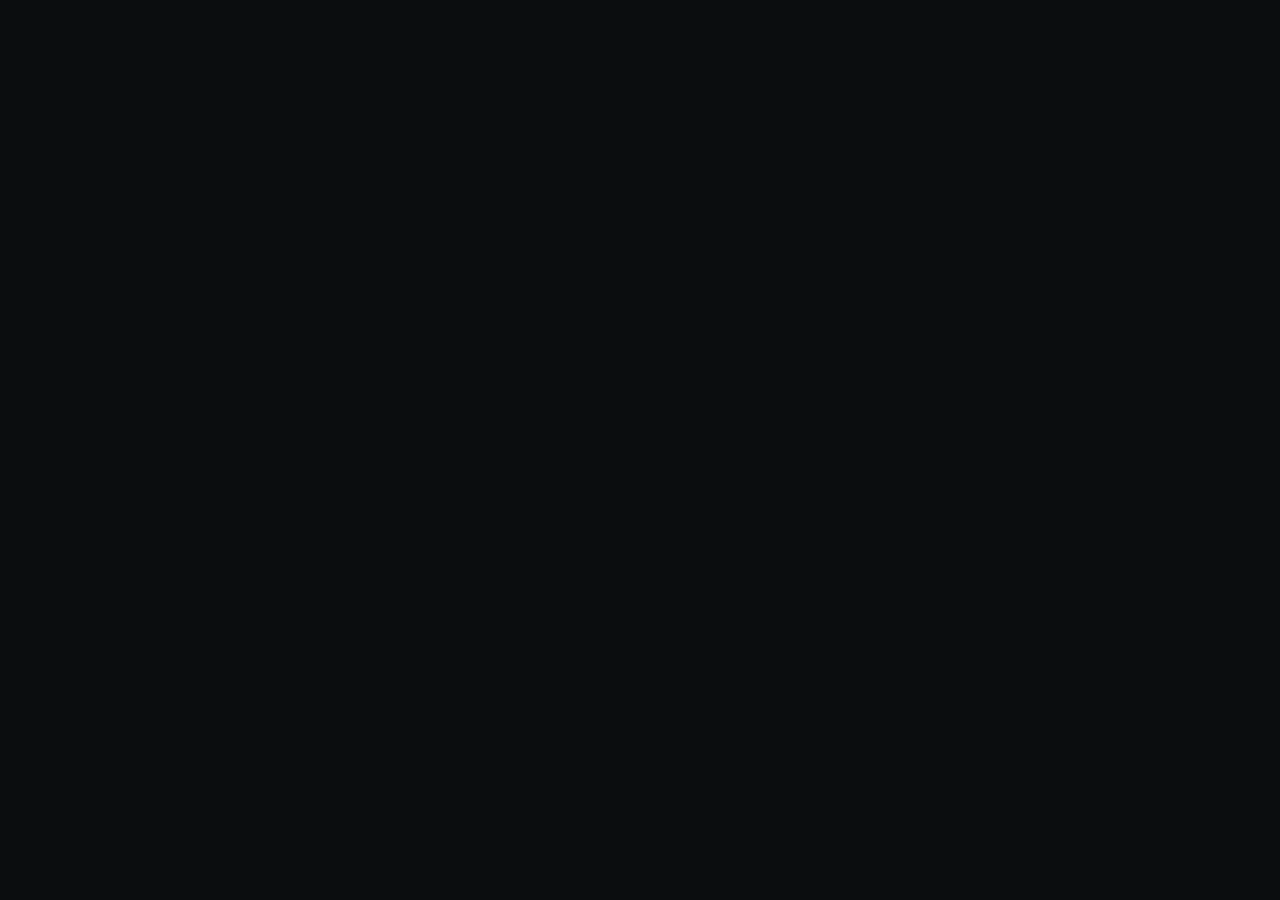
==== index.html @ 8100843f "Create index.html" ====
<!DOCTYPE html>
<html lang="en">
<head>
  <meta charset="UTF-8">
  <meta name="viewport" content="width=device-width, initial-scale=1.0">
  <title>FundaCheck — Fundamental Analysis</title>

  <style>
    html, body {
      margin: 0;
      padding: 0;
      width: 100%;
      height: 100%;
      overflow: hidden;
      background: #0b0d0f;
    }

    iframe {
      width: 100%;
      height: 100vh;
      border: none;
      display: block;
    }
  </style>
</head>

<body>

  <iframe
    src="https://fundacheck.streamlit.app/?embed=true"
    title="FundaCheck">
  </iframe>

</body>
</html>
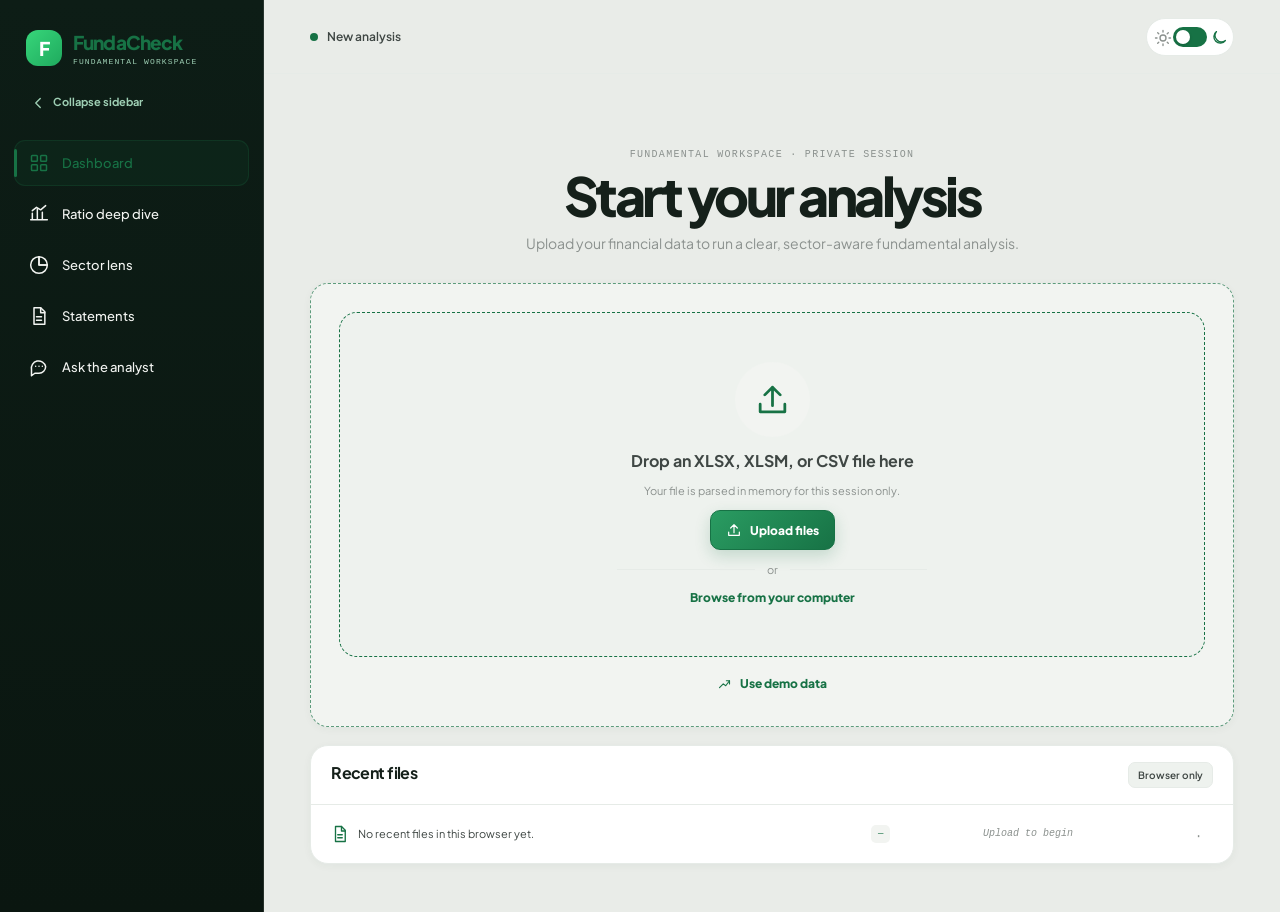
==== commit dff63944: "Revamp FundaCheck frontend" ====
--- a/index.html
+++ b/index.html
@@ -1,35 +1,102 @@
-<!DOCTYPE html>
+<!doctype html>
 <html lang="en">
-<head>
-  <meta charset="UTF-8">
-  <meta name="viewport" content="width=device-width, initial-scale=1.0">
-  <title>FundaCheck — Fundamental Analysis</title>
+  <head>
+    <meta charset="UTF-8" />
+    <meta name="viewport" content="width=device-width, initial-scale=1.0" />
+    <meta name="theme-color" content="#e9ece8" />
+    <meta
+      name="description"
+      content="FundaCheck — a calm, sector-aware fundamental analysis workspace."
+    />
+    <title>FundaCheck · Fundamental analysis</title>
+    <link rel="preconnect" href="https://fonts.googleapis.com" />
+    <link rel="preconnect" href="https://fonts.gstatic.com" crossorigin />
+    <link
+      href="https://fonts.googleapis.com/css2?family=Plus+Jakarta+Sans:ital,wght@0,400;0,500;0,600;0,700;0,800;1,400&display=swap"
+      rel="stylesheet"
+    />
+    <link rel="stylesheet" href="/assets/app.css" />
+  </head>
+  <body data-theme="light">
+    <div id="app-shell">
+      <div class="mobile-backdrop" data-action="close-menu" aria-hidden="true"></div>
+      <aside class="sidebar" id="sidebar" aria-label="Primary navigation">
+        <div class="sidebar-top">
+          <div class="sidebar-head">
+            <div class="brand-lockup">
+              <div class="brand-mark" aria-hidden="true">F</div>
+              <div>
+                <div class="brand-name">FundaCheck</div>
+                <div class="brand-caption">FUNDAMENTAL WORKSPACE</div>
+              </div>
+            </div>
+            <button class="sidebar-collapse-toggle" type="button" data-action="toggle-sidebar" aria-controls="sidebar" aria-expanded="true" aria-label="Collapse sidebar">
+              <span class="sidebar-collapse-icon" data-icon="chevron-left" aria-hidden="true"></span>
+              <span class="sidebar-collapse-label">Collapse sidebar</span>
+              <span class="sr-only">Collapse sidebar</span>
+            </button>
+          </div>
 
-  <style>
-    html, body {
-      margin: 0;
-      padding: 0;
-      width: 100%;
-      height: 100%;
-      overflow: hidden;
-      background: #0b0d0f;
-    }
+          <div id="sidebar-dataset" class="sidebar-dataset" hidden></div>
+          <nav class="nav-list" aria-label="Workspace pages">
+            <button class="nav-item is-active" data-page="dashboard" type="button" aria-label="Dashboard" title="Dashboard">
+              <span class="nav-icon" data-icon="grid" aria-hidden="true"></span>
+              <span>Dashboard</span>
+            </button>
+            <button class="nav-item" data-page="ratios" type="button" aria-label="Ratio deep dive" title="Ratio deep dive">
+              <span class="nav-icon" data-icon="chart" aria-hidden="true"></span>
+              <span>Ratio deep dive</span>
+            </button>
+            <button class="nav-item" data-page="lens" type="button" aria-label="Sector lens" title="Sector lens">
+              <span class="nav-icon" data-icon="pie" aria-hidden="true"></span>
+              <span>Sector lens</span>
+            </button>
+            <button class="nav-item" data-page="statements" type="button" aria-label="Statements" title="Statements">
+              <span class="nav-icon" data-icon="file" aria-hidden="true"></span>
+              <span>Statements</span>
+            </button>
+            <button class="nav-item" data-page="qa" type="button" aria-label="Ask the analyst" title="Ask the analyst">
+              <span class="nav-icon" data-icon="message" aria-hidden="true"></span>
+              <span>Ask the analyst</span>
+            </button>
+          </nav>
+        </div>
 
-    iframe {
-      width: 100%;
-      height: 100vh;
-      border: none;
-      display: block;
-    }
-  </style>
-</head>
+      </aside>
 
-<body>
+      <main class="main-area">
+        <header class="topbar">
+          <button class="mobile-menu" type="button" data-action="open-menu" aria-label="Open navigation">
+            <span data-icon="menu" aria-hidden="true"></span>
+          </button>
+          <div class="topbar-context" id="topbar-context">
+            <span class="context-dot" aria-hidden="true"></span>
+            <span id="topbar-label">New analysis</span>
+          </div>
+          <div class="topbar-actions">
+            <button class="icon-button theme-toggle" type="button" data-action="toggle-theme" aria-label="Switch theme">
+              <span data-icon="sun" class="theme-sun" aria-hidden="true"></span>
+              <span class="theme-track" aria-hidden="true"><span class="theme-thumb"></span></span>
+              <span data-icon="moon" class="theme-moon" aria-hidden="true"></span>
+            </button>
+          </div>
+        </header>
 
-  <iframe
-    src="https://fundacheck.streamlit.app/?embed=true"
-    title="FundaCheck">
-  </iframe>
+        <div class="page-wrap" id="page-wrap">
+          <section id="page" aria-live="polite"></section>
+        </div>
+      </main>
+    </div>
 
-</body>
+    <input id="file-input" type="file" accept=".xlsx,.xlsm,.csv" hidden />
+    <div id="toast" class="toast" role="status" aria-live="polite"></div>
+    <div id="loading" class="loading-overlay" hidden>
+      <div class="loading-card">
+        <span class="loader-ring" aria-hidden="true"></span>
+        <strong id="loading-label">Reading your financials</strong>
+        <span>Keeping the workbook in memory for this session.</span>
+      </div>
+    </div>
+    <script type="module" src="/assets/app.js"></script>
+  </body>
 </html>
--- a/assets/app.css
+++ b/assets/app.css
@@ -0,0 +1,3235 @@
+:root {
+  color-scheme: light;
+  --outer-canvas: linear-gradient(180deg, #e7ebe7 0%, #d9ded9 100%);
+  --bg: #e7ebe7;
+  --tray: #e9ece8;
+  --canvas: #e9ece8;
+  --surface: #ffffff;
+  --surface-soft: #f2f4f1;
+  --surface-muted: #eef2ee;
+  --ink: #15201a;
+  --body: #3f4744;
+  --body-soft: #5f6663;
+  --muted: #8b918e;
+  --faint: #9aa09d;
+  --line: #e6ebe7;
+  --line-strong: #d9ded9;
+  --brand: #177245;
+  --green: var(--brand);
+  --green-strong: #0f5b34;
+  --green-bright: #2f9e63;
+  --positive: #2f9e63;
+  --positive-strong: #3d9e6b;
+  --positive-deep: #0f5b34;
+  --positive-dark: #0f3d27;
+  --positive-muted: #9ecfb4;
+  --positive-soft: #6dbd93;
+  --positive-bg: #eef4f0;
+  --mint: #eef4f0;
+  --mint-strong: #9ecfb4;
+  --caution: #d9a441;
+  --caution-mid: #c68a2e;
+  --caution-dark: #b5761f;
+  --amber: var(--caution-dark);
+  --amber-bg: #fdf3e2;
+  --negative: #b4483c;
+  --negative-soft: #a4483f;
+  --negative-strong: #c0483d;
+  --red: var(--negative);
+  --red-bg: #fbeeec;
+  --negative-bg: #fbeeec;
+  --shadow-sm: 0 2px 8px rgba(15, 61, 39, 0.045);
+  --shadow-md: 0 16px 36px rgba(15, 61, 39, 0.09);
+  --radius-sm: 10px;
+  --radius-md: 14px;
+  --radius-lg: 18px;
+  --sidebar-bg: linear-gradient(180deg, #0d1d16 0%, #0a1610 100%);
+  --sidebar-ink: #f2f4f1;
+  --sidebar-muted: #9ecfb4;
+  --sidebar-line: rgba(255, 255, 255, 0.11);
+  --chart-grid: #e6ebe7;
+  --chart-axis: #8b918e;
+  --font-sans: "Plus Jakarta Sans", ui-sans-serif, system-ui, -apple-system, BlinkMacSystemFont, "Segoe UI", sans-serif;
+  --font-mono: ui-monospace, SFMono-Regular, Menlo, Monaco, Consolas, "Liberation Mono", monospace;
+}
+
+body[data-theme="dark"] {
+  color-scheme: dark;
+  --outer-canvas: linear-gradient(180deg, #0f1b16 0%, #0a1610 100%);
+  --bg: #0a1610;
+  --tray: #0f1b16;
+  --canvas: #0f1b16;
+  --surface: #15201a;
+  --surface-soft: #182a22;
+  --surface-muted: #1b2a24;
+  --ink: #f2f4f1;
+  --body: #d5dfda;
+  --body-soft: #b7c6be;
+  --muted: #9aa09d;
+  --faint: #6dbd93;
+  --line: #2d4639;
+  --line-strong: #3f5a4a;
+  --brand: #177245;
+  --green: var(--brand);
+  --green-strong: #0f5b34;
+  --green-bright: #3d9e6b;
+  --positive: #3d9e6b;
+  --positive-strong: #2f9e63;
+  --positive-deep: #0f5b34;
+  --positive-dark: #0f3d27;
+  --positive-muted: #9ecfb4;
+  --positive-soft: #6dbd93;
+  --positive-bg: rgba(47, 158, 99, 0.14);
+  --mint: rgba(47, 158, 99, 0.14);
+  --mint-strong: #3d9e6b;
+  --caution: #d9a441;
+  --caution-mid: #c68a2e;
+  --caution-dark: #b5761f;
+  --amber: var(--caution);
+  --amber-bg: rgba(217, 164, 65, 0.16);
+  --negative: #c0483d;
+  --negative-soft: #a4483f;
+  --negative-strong: #c0483d;
+  --red: var(--negative);
+  --red-bg: rgba(180, 72, 60, 0.16);
+  --negative-bg: rgba(180, 72, 60, 0.16);
+  --shadow-sm: 0 2px 8px rgba(0, 0, 0, 0.16);
+  --shadow-md: 0 18px 42px rgba(0, 0, 0, 0.28);
+  --sidebar-bg: linear-gradient(180deg, #0d1d16 0%, #0a1610 100%);
+  --sidebar-ink: #f2f4f1;
+  --sidebar-muted: #9ecfb4;
+  --sidebar-line: rgba(255, 255, 255, 0.12);
+  --chart-grid: #2d4639;
+  --chart-axis: #9aa09d;
+}
+
+* {
+  box-sizing: border-box;
+}
+
+html {
+  min-width: 320px;
+  background: var(--bg);
+}
+
+body {
+  min-width: 320px;
+  min-height: 100vh;
+  margin: 0;
+  background: var(--outer-canvas);
+  color: var(--ink);
+  font-family: var(--font-sans);
+  -webkit-font-smoothing: antialiased;
+  text-rendering: optimizeLegibility;
+}
+
+button,
+input,
+select,
+textarea {
+  font: inherit;
+}
+
+button,
+select {
+  cursor: pointer;
+}
+
+button:focus-visible,
+input:focus-visible,
+select:focus-visible,
+textarea:focus-visible,
+[tabindex]:focus-visible {
+  outline: 3px solid color-mix(in srgb, var(--green) 35%, transparent);
+  outline-offset: 2px;
+}
+
+a {
+  color: var(--green);
+  text-decoration: none;
+}
+
+svg {
+  display: block;
+}
+
+.icon {
+  width: 18px;
+  height: 18px;
+  flex: 0 0 auto;
+}
+
+.sr-only {
+  position: absolute;
+  width: 1px;
+  height: 1px;
+  padding: 0;
+  margin: -1px;
+  overflow: hidden;
+  clip: rect(0, 0, 0, 0);
+  white-space: nowrap;
+  border: 0;
+}
+
+#app-shell {
+  min-height: 100vh;
+  display: flex;
+  background: var(--tray);
+}
+
+.sidebar {
+  width: 264px;
+  flex: 0 0 264px;
+  min-height: 100vh;
+  padding: 30px 14px 22px;
+  display: flex;
+  flex-direction: column;
+  justify-content: space-between;
+  background: var(--sidebar-bg);
+  border-right: 1px solid var(--sidebar-line);
+  color: var(--sidebar-ink);
+  z-index: 20;
+}
+
+.sidebar-top {
+  display: flex;
+  flex-direction: column;
+}
+
+.sidebar-head {
+  display: flex;
+  align-items: flex-start;
+  justify-content: space-between;
+  gap: 8px;
+  min-height: 36px;
+  margin: 0 0 28px;
+  padding-left: 12px;
+}
+
+.brand-lockup {
+  display: flex;
+  align-items: center;
+  gap: 11px;
+  min-width: 0;
+  padding: 0;
+}
+
+.brand-mark {
+  width: 36px;
+  height: 36px;
+  flex: 0 0 36px;
+  display: grid;
+  place-items: center;
+  border-radius: 12px;
+  background: linear-gradient(135deg, #37d67a 0%, #1faa5e 100%);
+  color: #ffffff;
+  font-size: 19px;
+  font-weight: 800;
+  letter-spacing: -0.08em;
+}
+
+.brand-name {
+  color: var(--green);
+  font-size: 19px;
+  font-weight: 800;
+  letter-spacing: -0.045em;
+}
+
+.brand-caption,
+.eyebrow,
+.mono-label {
+  color: var(--muted);
+  font-family: var(--font-mono);
+  font-size: 10px;
+  letter-spacing: 1.3px;
+  text-transform: uppercase;
+}
+
+.brand-caption {
+  margin-top: 3px;
+  color: var(--sidebar-muted);
+  font-size: 8px;
+  letter-spacing: 0.14em;
+}
+
+.sidebar-collapse-toggle {
+  width: 29px;
+  height: 29px;
+  flex: 0 0 29px;
+  display: grid;
+  place-items: center;
+  margin-top: 3px;
+  border: 1px solid rgba(158, 207, 180, 0.18);
+  border-radius: 9px;
+  background: rgba(255, 255, 255, 0.055);
+  color: var(--sidebar-muted);
+  transition: background 160ms ease, border-color 160ms ease, color 160ms ease;
+}
+
+.sidebar-collapse-toggle:hover {
+  border-color: rgba(109, 189, 147, 0.42);
+  background: rgba(55, 214, 122, 0.13);
+  color: #f2f4f1;
+}
+
+.sidebar-collapse-icon {
+  width: 15px;
+  height: 15px;
+  transition: transform 220ms ease;
+}
+
+/* The collapse control is a clear text row when open, then an icon-only rail control. */
+.sidebar-head {
+  align-items: stretch;
+  flex-direction: column;
+  gap: 16px;
+  margin-bottom: 20px;
+  padding-left: 0;
+}
+
+.sidebar-head .brand-lockup {
+  padding-left: 12px;
+}
+
+.sidebar-collapse-toggle {
+  width: 100%;
+  height: 38px;
+  flex: 0 0 38px;
+  display: flex;
+  align-items: center;
+  justify-content: flex-start;
+  gap: 9px;
+  margin-top: 0;
+  padding: 0 14px;
+  border-color: transparent;
+  border-radius: 10px;
+  background: transparent;
+  color: var(--sidebar-muted);
+  font-size: 11px;
+  font-weight: 700;
+}
+
+.sidebar-collapse-toggle:hover {
+  border-color: rgba(109, 189, 147, 0.18);
+  background: rgba(55, 214, 122, 0.09);
+  color: var(--sidebar-ink);
+}
+
+.sidebar-collapse-label {
+  display: inline;
+  white-space: nowrap;
+}
+
+.sidebar-dataset {
+  position: relative;
+  overflow: hidden;
+  margin: 0 2px 24px;
+  padding: 17px 14px 14px;
+  border: 1px solid rgba(158, 207, 180, 0.2);
+  border-radius: 18px;
+  background:
+    radial-gradient(circle at 110% -12%, rgba(55, 214, 122, 0.2), transparent 45%),
+    linear-gradient(145deg, rgba(255, 255, 255, 0.1), rgba(255, 255, 255, 0.035));
+  box-shadow: inset 0 1px 0 rgba(255, 255, 255, 0.08), 0 16px 28px rgba(0, 0, 0, 0.12);
+}
+
+.sidebar-dataset::before {
+  position: absolute;
+  top: 0;
+  right: 18px;
+  left: 18px;
+  height: 2px;
+  border-radius: 0 0 2px 2px;
+  background: linear-gradient(90deg, #37d67a, #1faa5e 72%, transparent);
+  content: "";
+}
+
+.dataset-card-header {
+  display: flex;
+  align-items: center;
+  justify-content: space-between;
+  gap: 8px;
+  margin-bottom: 14px;
+}
+
+.dataset-label-wrap {
+  min-width: 0;
+  display: flex;
+  align-items: center;
+  gap: 7px;
+  color: var(--sidebar-muted);
+}
+
+.dataset-label-icon {
+  width: 14px;
+  height: 14px;
+}
+
+.dataset-label {
+  margin: 0;
+  color: var(--sidebar-muted);
+  font-family: var(--font-mono);
+  font-size: 9px;
+  font-weight: 500;
+  letter-spacing: 1.15px;
+  line-height: 1;
+  text-transform: uppercase;
+}
+
+.dataset-status-pill {
+  display: inline-flex;
+  align-items: center;
+  gap: 5px;
+  padding: 5px 7px;
+  border: 1px solid rgba(109, 189, 147, 0.25);
+  border-radius: 999px;
+  background: rgba(47, 158, 99, 0.12);
+  color: #9ecfb4;
+  font-family: var(--font-mono);
+  font-size: 8px;
+  letter-spacing: 0.7px;
+  line-height: 1;
+  text-transform: uppercase;
+}
+
+.dataset-status-pill i {
+  width: 5px;
+  height: 5px;
+  border-radius: 50%;
+  background: #37d67a;
+  box-shadow: 0 0 0 3px rgba(55, 214, 122, 0.12);
+}
+
+.dataset-status-waiting {
+  border-color: rgba(217, 164, 65, 0.28);
+  background: rgba(217, 164, 65, 0.12);
+  color: #e3b65d;
+}
+
+.dataset-status-waiting i {
+  background: #d9a441;
+  box-shadow: 0 0 0 3px rgba(217, 164, 65, 0.12);
+}
+
+.dataset-label {
+  margin-bottom: 0;
+}
+
+.dataset-file {
+  display: flex;
+  align-items: flex-start;
+  gap: 10px;
+  min-width: 0;
+  padding: 11px 10px;
+  border: 1px solid rgba(158, 207, 180, 0.12);
+  border-radius: 13px;
+  background: rgba(4, 18, 12, 0.32);
+  color: var(--sidebar-ink);
+}
+
+.dataset-file-icon {
+  width: 31px;
+  height: 31px;
+  flex: 0 0 31px;
+  display: grid;
+  place-items: center;
+  border: 1px solid rgba(109, 189, 147, 0.2);
+  border-radius: 9px;
+  background: rgba(55, 214, 122, 0.12);
+  color: #6dbd93;
+}
+
+.dataset-file-icon .icon {
+  width: 16px;
+  height: 16px;
+}
+
+.dataset-file-copy {
+  min-width: 0;
+  display: grid;
+  gap: 3px;
+  align-content: center;
+}
+
+.dataset-file-kind,
+.dataset-file-meta,
+.dataset-ready-meta,
+.dataset-shortcut {
+  color: var(--sidebar-muted);
+  font-family: var(--font-mono);
+  font-size: 8px;
+  letter-spacing: 0.65px;
+  line-height: 1.2;
+  text-transform: uppercase;
+}
+
+.dataset-file-copy strong {
+  display: block;
+  overflow: hidden;
+  color: var(--sidebar-ink);
+  font-size: 11px;
+  font-weight: 700;
+  line-height: 1.35;
+  text-overflow: ellipsis;
+  white-space: nowrap;
+}
+
+.dataset-file-meta {
+  color: rgba(158, 207, 180, 0.72);
+  font-size: 8px;
+  text-transform: none;
+}
+
+.dataset-empty-state {
+  display: flex;
+  align-items: center;
+  gap: 10px;
+  min-width: 0;
+  padding: 11px 10px;
+  border: 1px dashed rgba(158, 207, 180, 0.24);
+  border-radius: 13px;
+  background: rgba(4, 18, 12, 0.22);
+}
+
+.dataset-empty-icon {
+  width: 31px;
+  height: 31px;
+  flex: 0 0 31px;
+  display: grid;
+  place-items: center;
+  border: 1px solid rgba(217, 164, 65, 0.2);
+  border-radius: 9px;
+  background: rgba(217, 164, 65, 0.11);
+  color: #d9a441;
+}
+
+.dataset-empty-icon .icon {
+  width: 16px;
+  height: 16px;
+}
+
+.dataset-empty-copy {
+  min-width: 0;
+  display: grid;
+  gap: 3px;
+}
+
+.dataset-empty-copy strong {
+  overflow: hidden;
+  color: var(--sidebar-ink);
+  font-size: 11px;
+  font-weight: 700;
+  line-height: 1.35;
+  text-overflow: ellipsis;
+  white-space: nowrap;
+}
+
+.dataset-empty-copy span {
+  color: rgba(158, 207, 180, 0.68);
+  font-family: var(--font-mono);
+  font-size: 8px;
+  letter-spacing: 0.5px;
+}
+
+.data-ready {
+  display: flex;
+  align-items: center;
+  justify-content: space-between;
+  gap: 8px;
+  margin: 13px 2px 14px;
+  padding-bottom: 12px;
+  border-bottom: 1px solid rgba(158, 207, 180, 0.13);
+  color: #9ecfb4;
+  font-size: 11px;
+  font-weight: 700;
+}
+
+.data-ready-main {
+  display: inline-flex;
+  align-items: center;
+  gap: 6px;
+}
+
+.data-ready-main .icon {
+  width: 15px;
+  height: 15px;
+  padding: 2px;
+  border-radius: 50%;
+  background: rgba(55, 214, 122, 0.18);
+  flex: 0 0 auto;
+  color: #37d67a;
+}
+
+.data-ready-meta {
+  color: rgba(158, 207, 180, 0.56);
+  white-space: nowrap;
+}
+
+.sidebar-dataset-actions {
+  display: grid;
+  gap: 8px;
+}
+
+.sidebar-dataset .primary-button,
+.sidebar-dataset .secondary-button {
+  width: 100%;
+}
+
+.sidebar-dataset .primary-button {
+  min-height: 42px;
+  justify-content: space-between;
+  padding: 0 11px 0 12px;
+  border-color: rgba(55, 214, 122, 0.78);
+  border-radius: 11px;
+  box-shadow: 0 9px 18px rgba(11, 82, 45, 0.24);
+}
+
+.dataset-button-label {
+  display: inline-flex;
+  align-items: center;
+  gap: 8px;
+}
+
+.dataset-button-label .icon {
+  width: 15px;
+  height: 15px;
+}
+
+.dataset-button-arrow {
+  width: 15px;
+  height: 15px;
+  opacity: 0.72;
+  transition: transform 150ms ease;
+}
+
+.sidebar-dataset .primary-button:hover .dataset-button-arrow {
+  transform: translateX(2px);
+}
+
+.sidebar-dataset .secondary-button {
+  min-height: 36px;
+  justify-content: space-between;
+  padding: 0 10px 0 12px;
+  border-color: rgba(158, 207, 180, 0.18);
+  border-radius: 10px;
+  background: rgba(255, 255, 255, 0.055);
+  color: var(--sidebar-ink);
+  font-size: 11px;
+}
+
+.sidebar-dataset .secondary-button:hover {
+  border-color: rgba(158, 207, 180, 0.34);
+  background: rgba(255, 255, 255, 0.1);
+}
+
+.dataset-shortcut {
+  padding: 4px 5px;
+  border: 1px solid rgba(158, 207, 180, 0.18);
+  border-radius: 5px;
+  color: rgba(158, 207, 180, 0.68);
+  font-size: 7px;
+  letter-spacing: 0.5px;
+}
+
+.nav-list {
+  display: grid;
+  gap: 5px;
+}
+
+.nav-item {
+  position: relative;
+  width: 100%;
+  min-height: 46px;
+  display: flex;
+  align-items: center;
+  gap: 13px;
+  padding: 0 14px;
+  border: 1px solid transparent;
+  border-radius: 11px;
+  background: transparent;
+  color: var(--sidebar-ink);
+  font-size: 13px;
+  font-weight: 500;
+  text-align: left;
+  transition: background 160ms ease, color 160ms ease, border-color 160ms ease;
+}
+
+.nav-item:hover {
+  background: color-mix(in srgb, var(--green) 8%, transparent);
+}
+
+.nav-item.is-active {
+  border-color: color-mix(in srgb, var(--green) 22%, transparent);
+  background: color-mix(in srgb, var(--green) 11%, transparent);
+  color: var(--green);
+}
+
+.nav-item.is-active::before {
+  position: absolute;
+  left: -1px;
+  top: 8px;
+  bottom: 8px;
+  width: 3px;
+  border-radius: 3px;
+  background: var(--green);
+  content: "";
+}
+
+.nav-icon {
+  width: 20px;
+  height: 20px;
+  flex: 0 0 20px;
+  color: currentColor;
+}
+
+.nav-icon svg {
+  width: 20px;
+  height: 20px;
+}
+
+/* Keep the rail quiet: the data source is a utility, not another dashboard card. */
+.sidebar-dataset {
+  margin: 0 0 22px;
+  padding: 14px;
+  border: 1px solid var(--sidebar-line);
+  border-radius: 14px;
+  background: rgba(255, 255, 255, 0.055);
+  box-shadow: none;
+}
+
+.sidebar-dataset::before {
+  display: none;
+}
+
+.sidebar-dataset .dataset-label {
+  margin: 0 0 12px;
+  color: var(--sidebar-ink);
+  font-family: var(--font-sans);
+  font-size: 13px;
+  font-weight: 700;
+  letter-spacing: normal;
+  line-height: 1.2;
+  text-transform: none;
+}
+
+.sidebar-dataset .dataset-file {
+  align-items: flex-start;
+  gap: 8px;
+  padding: 0;
+  border: 0;
+  border-radius: 0;
+  background: transparent;
+  color: var(--sidebar-ink);
+  font-size: 11px;
+  line-height: 1.35;
+  overflow-wrap: anywhere;
+}
+
+.sidebar-dataset .dataset-file .icon {
+  width: 17px;
+  height: 17px;
+  margin-top: 1px;
+  color: var(--positive-soft);
+}
+
+.sidebar-dataset .dataset-file > span {
+  min-width: 0;
+  overflow: hidden;
+  display: -webkit-box;
+  -webkit-box-orient: vertical;
+  -webkit-line-clamp: 2;
+}
+
+.sidebar-dataset .data-ready {
+  position: relative;
+  align-items: center;
+  gap: 7px;
+  margin: 13px 0;
+  padding: 0;
+  border: 0;
+  color: var(--positive-soft);
+  font-size: 12px;
+  font-weight: 700;
+}
+
+.sidebar-dataset .data-ready::before {
+  width: 8px;
+  height: 8px;
+  content: "";
+  border-radius: 50%;
+  background: var(--positive-strong);
+  box-shadow: 0 0 0 3px rgba(47, 158, 99, 0.16);
+}
+
+.sidebar-dataset .sidebar-dataset-actions {
+  gap: 8px;
+}
+
+.sidebar-dataset .primary-button {
+  min-height: 40px;
+  justify-content: center;
+  gap: 8px;
+  padding: 0 12px;
+  border-radius: 10px;
+  box-shadow: none;
+}
+
+.sidebar-dataset .secondary-button {
+  min-height: 38px;
+  justify-content: center;
+  padding: 0 12px;
+  border-color: rgba(158, 207, 180, 0.18);
+  border-radius: 10px;
+  background: transparent;
+  color: var(--sidebar-ink);
+}
+
+.sidebar-dataset .secondary-button:hover {
+  border-color: rgba(158, 207, 180, 0.34);
+  background: rgba(255, 255, 255, 0.075);
+}
+
+@media (min-width: 961px) {
+  .sidebar {
+    transition: width 220ms ease, flex-basis 220ms ease;
+  }
+
+  body.sidebar-collapsed .sidebar {
+    width: 92px;
+    flex-basis: 92px;
+    padding-right: 10px;
+    padding-left: 10px;
+  }
+
+  body.sidebar-collapsed .sidebar-head {
+    align-items: center;
+    flex-direction: row;
+    gap: 6px;
+    margin-bottom: 28px;
+    padding-left: 0;
+  }
+
+  body.sidebar-collapsed .brand-lockup {
+    justify-content: center;
+  }
+
+  body.sidebar-collapsed .brand-lockup > div:last-child,
+  body.sidebar-collapsed .nav-item > span:not(.nav-icon) {
+    display: none;
+  }
+
+  body.sidebar-collapsed .sidebar-collapse-icon {
+    transform: rotate(180deg);
+  }
+
+  body.sidebar-collapsed .sidebar-dataset {
+    width: 64px;
+    margin-right: auto;
+    margin-left: auto;
+    padding: 9px 7px;
+    border-radius: 15px;
+  }
+
+  body.sidebar-collapsed .sidebar-dataset .dataset-card-header,
+  body.sidebar-collapsed .sidebar-dataset .dataset-file-copy,
+  body.sidebar-collapsed .sidebar-dataset .dataset-empty-copy,
+  body.sidebar-collapsed .sidebar-dataset .data-ready,
+  body.sidebar-collapsed .sidebar-dataset .dataset-change-button {
+    display: none;
+  }
+
+  body.sidebar-collapsed .sidebar-dataset .dataset-file,
+  body.sidebar-collapsed .sidebar-dataset .dataset-empty-state {
+    justify-content: center;
+    padding: 0;
+    border: 0;
+    background: transparent;
+  }
+
+  body.sidebar-collapsed .sidebar-dataset .dataset-file-icon,
+  body.sidebar-collapsed .sidebar-dataset .dataset-empty-icon {
+    width: 35px;
+    height: 35px;
+    flex-basis: 35px;
+  }
+
+  body.sidebar-collapsed .sidebar-dataset-actions {
+    margin-top: 8px;
+  }
+
+  body.sidebar-collapsed .sidebar-dataset .primary-button {
+    min-height: 34px;
+    justify-content: center;
+    padding: 0;
+  }
+
+  body.sidebar-collapsed .dataset-button-label {
+    gap: 0;
+  }
+
+  body.sidebar-collapsed .dataset-button-label > span,
+  body.sidebar-collapsed .dataset-button-arrow {
+    display: none;
+  }
+
+  body.sidebar-collapsed .nav-list {
+    align-items: center;
+  }
+
+  body.sidebar-collapsed .nav-item {
+    width: 58px;
+    justify-content: center;
+    gap: 0;
+    padding: 0;
+  }
+
+}
+
+@media (min-width: 961px) {
+  body.sidebar-collapsed .sidebar {
+    width: 76px;
+    flex-basis: 76px;
+    padding-right: 10px;
+    padding-left: 10px;
+  }
+
+  body.sidebar-collapsed .sidebar-head {
+    width: 44px;
+    min-height: 44px;
+    align-items: center;
+    gap: 0;
+    margin: 0 auto 20px;
+    padding: 0;
+  }
+
+  body.sidebar-collapsed .sidebar-head .brand-lockup {
+    display: none;
+  }
+
+  body.sidebar-collapsed .sidebar-collapse-toggle {
+    width: 44px;
+    height: 44px;
+    flex-basis: 44px;
+    justify-content: center;
+    padding: 0;
+    border-color: rgba(158, 207, 180, 0.18);
+    border-radius: 12px;
+    background: rgba(255, 255, 255, 0.045);
+  }
+
+  body.sidebar-collapsed .sidebar-collapse-label,
+  body.sidebar-collapsed .sidebar-dataset {
+    display: none;
+  }
+
+  body.sidebar-collapsed .sidebar-collapse-toggle:hover {
+    background: rgba(55, 214, 122, 0.13);
+  }
+
+  body.sidebar-collapsed .nav-list {
+    gap: 7px;
+  }
+
+  body.sidebar-collapsed .nav-item {
+    width: 52px;
+    min-height: 44px;
+    border-radius: 13px;
+  }
+}
+
+.main-area {
+  min-width: 0;
+  flex: 1;
+  display: flex;
+  flex-direction: column;
+  background: var(--tray);
+}
+
+.topbar {
+  min-height: 74px;
+  display: flex;
+  align-items: center;
+  justify-content: space-between;
+  gap: 18px;
+  padding: 16px clamp(20px, 3.6vw, 56px);
+  border-bottom: 1px solid var(--line);
+  background: var(--canvas);
+}
+
+.topbar-context {
+  display: flex;
+  align-items: center;
+  gap: 9px;
+  color: var(--body);
+  font-size: 12px;
+  font-weight: 600;
+}
+
+.context-dot {
+  width: 8px;
+  height: 8px;
+  border-radius: 50%;
+  background: var(--green);
+}
+
+.topbar-actions {
+  display: flex;
+  align-items: center;
+  gap: 10px;
+}
+
+.icon-button,
+.mobile-menu {
+  position: relative;
+  width: 38px;
+  height: 38px;
+  display: grid;
+  place-items: center;
+  border: 1px solid var(--line);
+  border-radius: 11px;
+  background: var(--surface);
+  color: var(--body);
+}
+
+.icon-button svg,
+.mobile-menu svg {
+  width: 18px;
+  height: 18px;
+}
+
+.icon-button:hover,
+.mobile-menu:hover {
+  border-color: var(--line-strong);
+  color: var(--green);
+}
+
+.theme-toggle {
+  width: 88px;
+  display: flex;
+  align-items: center;
+  justify-content: space-evenly;
+  gap: 3px;
+  padding: 0 7px;
+  border-radius: 20px;
+}
+
+.theme-toggle .theme-sun,
+.theme-toggle .theme-moon {
+  width: 15px;
+  height: 15px;
+  color: var(--muted);
+}
+
+.theme-track {
+  position: relative;
+  width: 34px;
+  height: 20px;
+  display: block;
+  border-radius: 20px;
+  background: var(--green);
+}
+
+.theme-thumb {
+  position: absolute;
+  top: 3px;
+  left: 3px;
+  width: 14px;
+  height: 14px;
+  border-radius: 50%;
+  background: #ffffff;
+  box-shadow: 0 1px 3px rgba(0, 0, 0, 0.18);
+  transition: transform 180ms ease;
+}
+
+body[data-theme="dark"] .theme-thumb {
+  transform: translateX(14px);
+}
+
+body[data-theme="dark"] .theme-sun,
+body[data-theme="light"] .theme-moon {
+  color: var(--green);
+}
+
+.mobile-menu {
+  display: none;
+}
+
+.page-wrap {
+  width: 100%;
+  min-width: 0;
+  flex: 1;
+  padding: 34px clamp(20px, 3.6vw, 56px) 48px;
+}
+
+#page {
+  width: 100%;
+  max-width: 1420px;
+  margin: 0 auto;
+}
+
+.page-heading {
+  display: flex;
+  align-items: flex-start;
+  justify-content: space-between;
+  gap: 22px;
+  margin-bottom: 25px;
+}
+
+.page-heading-main {
+  min-width: 0;
+}
+
+.page-heading h1,
+.upload-heading h1 {
+  margin: 0;
+  color: var(--ink);
+  font-size: clamp(28px, 3vw, 40px);
+  font-weight: 800;
+  letter-spacing: -0.065em;
+  line-height: 1.05;
+}
+
+.page-heading p,
+.upload-heading p {
+  max-width: 650px;
+  margin: 9px 0 0;
+  color: var(--muted);
+  font-size: 14px;
+  line-height: 1.6;
+}
+
+.page-heading-actions,
+.control-row,
+.inline-actions {
+  display: flex;
+  align-items: center;
+  justify-content: flex-end;
+  gap: 9px;
+  flex-wrap: wrap;
+}
+
+.control,
+.text-control,
+.select-control {
+  min-height: 40px;
+  display: inline-flex;
+  align-items: center;
+  gap: 8px;
+  padding: 0 12px;
+  border: 1px solid var(--line);
+  border-radius: 10px;
+  background: var(--surface);
+  color: var(--body);
+  font-size: 12px;
+  font-weight: 600;
+}
+
+.select-control {
+  min-width: 152px;
+  appearance: none;
+  background-image: linear-gradient(45deg, transparent 50%, var(--muted) 50%), linear-gradient(135deg, var(--muted) 50%, transparent 50%);
+  background-position: calc(100% - 15px) 17px, calc(100% - 11px) 17px;
+  background-repeat: no-repeat;
+  background-size: 4px 4px, 4px 4px;
+  padding-right: 28px;
+}
+
+.select-control:focus {
+  outline: none;
+  border-color: var(--green);
+}
+
+.control:hover,
+.select-control:hover,
+.text-control:hover {
+  border-color: var(--line-strong);
+}
+
+.primary-button,
+.secondary-button,
+.ghost-button,
+.outline-button {
+  min-height: 40px;
+  display: inline-flex;
+  align-items: center;
+  justify-content: center;
+  gap: 8px;
+  padding: 0 15px;
+  border-radius: 10px;
+  font-size: 12px;
+  font-weight: 800;
+  transition: transform 150ms ease, background 150ms ease, border-color 150ms ease;
+}
+
+.primary-button:hover,
+.secondary-button:hover,
+.ghost-button:hover,
+.outline-button:hover {
+  transform: translateY(-1px);
+}
+
+.primary-button {
+  border: 1px solid var(--green);
+  background: linear-gradient(135deg, #2a9c62 0%, #177245 100%);
+  color: #ffffff;
+  box-shadow: 0 6px 16px color-mix(in srgb, var(--green) 20%, transparent);
+}
+
+.primary-button:hover {
+  background: linear-gradient(135deg, #37d67a 0%, #1faa5e 100%);
+}
+
+.secondary-button {
+  border: 1px solid var(--line);
+  background: var(--surface);
+  color: var(--body);
+}
+
+.outline-button {
+  border: 1px solid var(--green);
+  background: transparent;
+  color: var(--green);
+}
+
+.ghost-button {
+  border: 1px solid transparent;
+  background: transparent;
+  color: var(--green);
+}
+
+.primary-button svg,
+.secondary-button svg,
+.outline-button svg,
+.ghost-button svg {
+  width: 16px;
+  height: 16px;
+}
+
+.card {
+  min-width: 0;
+  border: 1px solid var(--line);
+  border-radius: var(--radius-lg);
+  background: var(--surface);
+  box-shadow: var(--shadow-sm);
+}
+
+.card-pad {
+  padding: 20px 22px;
+}
+
+.card-heading {
+  display: flex;
+  align-items: flex-start;
+  justify-content: space-between;
+  gap: 14px;
+  margin-bottom: 18px;
+}
+
+.card-heading h2,
+.card-heading h3,
+.upload-card h2,
+.section-title {
+  margin: 0;
+  color: var(--ink);
+  font-size: 16px;
+  font-weight: 700;
+  letter-spacing: -0.035em;
+}
+
+.card-heading p,
+.section-subtitle {
+  margin: 4px 0 0;
+  color: var(--muted);
+  font-size: 12px;
+  line-height: 1.5;
+}
+
+.status-chip,
+.benchmark-chip,
+.data-chip,
+.period-chip,
+.soft-chip,
+.score-chip {
+  display: inline-flex;
+  align-items: center;
+  gap: 6px;
+  min-height: 26px;
+  padding: 0 9px;
+  border-radius: 7px;
+  background: var(--mint);
+  color: var(--positive);
+  font-size: 10px;
+  font-weight: 600;
+  white-space: nowrap;
+}
+
+.status-chip::before {
+  width: 7px;
+  height: 7px;
+  content: "";
+  border-radius: 50%;
+  background: var(--positive);
+}
+
+.period-chip,
+.soft-chip {
+  border: 1px solid var(--line);
+  background: var(--surface-muted);
+  color: var(--body);
+}
+
+.benchmark-chip {
+  border: 1px solid color-mix(in srgb, var(--green) 35%, var(--line));
+  background: transparent;
+}
+
+.eyebrow {
+  margin-bottom: 7px;
+}
+
+.muted {
+  color: var(--muted);
+}
+
+.positive {
+  color: var(--positive);
+}
+
+.warning {
+  color: var(--caution-dark);
+}
+
+.negative {
+  color: var(--negative);
+}
+
+.dashboard-kpis,
+.insight-grid,
+.metric-strip {
+  display: grid;
+  grid-template-columns: repeat(5, minmax(0, 1fr));
+  gap: 12px;
+}
+
+.kpi-card {
+  min-height: 155px;
+  padding: 17px 17px 15px;
+  overflow: hidden;
+}
+
+.kpi-card .kpi-top {
+  display: flex;
+  align-items: center;
+  justify-content: space-between;
+  gap: 8px;
+}
+
+.kpi-label {
+  color: var(--body);
+  font-size: 12px;
+  font-weight: 600;
+}
+
+.kpi-icon {
+  width: 30px;
+  height: 30px;
+  display: grid;
+  place-items: center;
+  flex: 0 0 30px;
+  border-radius: 10px;
+  background: var(--surface-soft);
+  color: var(--positive);
+}
+
+.kpi-icon svg {
+  width: 17px;
+  height: 17px;
+}
+
+.kpi-value {
+  display: flex;
+  align-items: baseline;
+  gap: 4px;
+  margin-top: 18px;
+  color: var(--ink);
+  font-family: var(--font-mono);
+  font-size: clamp(24px, 2.1vw, 32px);
+  font-weight: 800;
+  letter-spacing: -0.07em;
+  line-height: 1;
+}
+
+.kpi-value small {
+  color: var(--muted);
+  font-family: var(--font-sans);
+  font-size: 11px;
+  font-weight: 600;
+  letter-spacing: 0;
+}
+
+.kpi-foot {
+  margin-top: 14px;
+  color: var(--muted);
+  font-size: 11px;
+  line-height: 1.4;
+}
+
+.kpi-foot strong {
+  color: var(--positive);
+  font-weight: 800;
+}
+
+.score-kpi {
+  position: relative;
+  color: #ffffff;
+  border-color: #0d4a2c;
+  background: radial-gradient(130% 130% at 85% 15%, #2a9c62 0%, #0d4a2c 100%);
+  box-shadow: 0 9px 20px color-mix(in srgb, var(--green) 18%, transparent);
+}
+
+.score-kpi .kpi-label,
+.score-kpi .kpi-value small,
+.score-kpi .kpi-foot {
+  color: rgba(255, 255, 255, 0.8);
+}
+
+.score-kpi .kpi-value,
+.score-kpi .kpi-foot strong {
+  color: #ffffff;
+}
+
+.score-kpi .kpi-icon {
+  background: rgba(255, 255, 255, 0.15);
+  color: #ffffff;
+}
+
+.score-layout {
+  display: flex;
+  align-items: center;
+  gap: 13px;
+  margin-top: 14px;
+}
+
+.score-ring {
+  position: relative;
+  width: 60px;
+  height: 60px;
+  flex: 0 0 60px;
+  display: grid;
+  place-items: center;
+  border-radius: 50%;
+  background: conic-gradient(#ffffff calc(var(--score) * 1%), rgba(255,255,255,.2) 0);
+}
+
+.score-ring::after {
+  width: 48px;
+  height: 48px;
+  content: "";
+  border-radius: 50%;
+  background: #0d4a2c;
+}
+
+.score-ring-value {
+  position: absolute;
+  z-index: 1;
+  color: #ffffff;
+  font-family: var(--font-mono);
+  font-size: 13px;
+  font-weight: 800;
+}
+
+.score-copy .kpi-value {
+  margin-top: 0;
+}
+
+.ratio-highlights {
+  display: grid;
+  grid-template-columns: repeat(2, minmax(0, 1fr));
+  gap: 12px;
+  margin-top: 12px;
+}
+
+.ratio-panel {
+  min-width: 0;
+  padding: 20px;
+  border-radius: var(--radius-lg);
+}
+
+.ratio-panel-strengths {
+  background: var(--positive-bg);
+}
+
+.ratio-panel-risks {
+  background: var(--negative-bg);
+}
+
+.ratio-panel-heading {
+  display: flex;
+  align-items: center;
+  justify-content: space-between;
+  gap: 12px;
+  margin-bottom: 16px;
+}
+
+.ratio-panel-heading h2 {
+  margin: 0;
+  color: var(--ink);
+  font-size: 18px;
+  font-weight: 700;
+  letter-spacing: -0.045em;
+}
+
+.ratio-count {
+  width: 34px;
+  height: 34px;
+  display: grid;
+  place-items: center;
+  flex: 0 0 34px;
+  border-radius: 50%;
+  background: var(--positive-deep);
+  color: #ffffff;
+  font-family: var(--font-mono);
+  font-size: 13px;
+  font-weight: 700;
+}
+
+.ratio-panel-risks .ratio-count {
+  background: var(--negative);
+}
+
+.ratio-insight-list {
+  display: grid;
+  gap: 12px;
+}
+
+.ratio-insight-card {
+  min-width: 0;
+  min-height: 84px;
+  padding: 15px 17px;
+  border: 1px solid color-mix(in srgb, var(--surface) 78%, var(--line));
+  border-radius: 16px;
+  background: var(--surface);
+  box-shadow: 0 7px 17px rgba(15, 61, 39, 0.045);
+}
+
+.ratio-insight-card h3 {
+  margin: 0;
+  color: var(--ink);
+  font-size: 14px;
+  font-weight: 600;
+  letter-spacing: -0.025em;
+  line-height: 1.35;
+}
+
+.ratio-insight-card p {
+  margin: 5px 0 0;
+  color: var(--body-soft);
+  font-size: 11px;
+  line-height: 1.55;
+}
+
+.ratio-insight-empty {
+  display: grid;
+  align-items: center;
+}
+
+.ratio-insight-empty p {
+  margin: 0;
+}
+
+.ratio-see-all {
+  min-height: 50px;
+  grid-column: 1 / -1;
+  display: inline-flex;
+  align-items: center;
+  justify-content: center;
+  gap: 8px;
+  border: 1px solid var(--line-strong);
+  border-radius: 15px;
+  background: var(--surface);
+  color: var(--ink);
+  font-size: 13px;
+  font-weight: 600;
+  transition: transform 150ms ease, border-color 150ms ease, color 150ms ease;
+}
+
+.ratio-see-all:hover {
+  border-color: var(--brand);
+  color: var(--brand);
+  transform: translateY(-1px);
+}
+
+.ratio-see-all svg {
+  width: 16px;
+  height: 16px;
+}
+
+.dashboard-summary-row {
+  margin-top: 12px;
+}
+
+.dashboard-body-grid,
+.ratio-middle-grid,
+.lens-middle-grid,
+.qa-grid,
+.statement-grid {
+  display: grid;
+  grid-template-columns: minmax(0, 1.65fr) minmax(280px, 0.95fr);
+  gap: 12px;
+  margin-top: 12px;
+}
+
+.chart-card {
+  min-height: 310px;
+  padding: 20px 22px 15px;
+}
+
+.chart-legend {
+  display: flex;
+  align-items: center;
+  gap: 15px;
+  color: var(--body);
+  font-size: 11px;
+}
+
+.legend-item {
+  display: inline-flex;
+  align-items: center;
+  gap: 6px;
+}
+
+.legend-swatch {
+  width: 19px;
+  height: 3px;
+  border-radius: 5px;
+  background: var(--positive-strong);
+}
+
+.legend-swatch.secondary {
+  background: var(--positive-muted);
+}
+
+.chart-wrap {
+  width: 100%;
+  min-width: 0;
+  overflow: hidden;
+}
+
+.chart-svg {
+  width: 100%;
+  height: auto;
+  min-height: 215px;
+  overflow: visible;
+}
+
+.chart-svg text {
+  fill: var(--muted);
+  font-family: var(--font-sans);
+  font-size: 10px;
+}
+
+.chart-svg .chart-axis-value {
+  font-family: var(--font-mono);
+  font-variant-numeric: tabular-nums;
+}
+
+.chart-grid-line {
+  stroke: var(--chart-grid);
+  stroke-dasharray: 4 5;
+  stroke-width: 1;
+}
+
+.chart-axis-line {
+  stroke: var(--line-strong);
+  stroke-width: 1;
+}
+
+.chart-line {
+  fill: none;
+  stroke: var(--positive-strong);
+  stroke-linecap: round;
+  stroke-linejoin: round;
+  stroke-width: 3;
+}
+
+.chart-line.secondary {
+  stroke: var(--positive-muted);
+  stroke-width: 2.5;
+}
+
+.chart-area {
+  fill: rgba(201, 144, 58, 0.18);
+  fill: url("#chart-area-gradient");
+}
+
+.chart-point {
+  fill: var(--surface);
+  stroke: var(--positive-strong);
+  stroke-width: 3;
+}
+
+.chart-point.secondary {
+  stroke: var(--positive-muted);
+}
+
+.chart-value-label {
+  fill: var(--ink) !important;
+  font-family: var(--font-mono) !important;
+  font-variant-numeric: tabular-nums;
+  font-size: 10px !important;
+  font-weight: 800;
+}
+
+.side-snapshot {
+  padding: 20px 22px;
+}
+
+.snapshot-list {
+  display: grid;
+  gap: 0;
+  margin: 0;
+}
+
+.snapshot-row {
+  display: flex;
+  align-items: baseline;
+  justify-content: space-between;
+  gap: 12px;
+  padding: 14px 0;
+  border-bottom: 1px solid var(--line);
+  color: var(--body);
+  font-size: 12px;
+}
+
+.snapshot-row:last-child {
+  border-bottom: 0;
+}
+
+.snapshot-row strong {
+  color: var(--ink);
+  font-family: var(--font-mono);
+  font-variant-numeric: tabular-nums;
+  font-size: 12px;
+  font-weight: 500;
+  text-align: right;
+}
+
+.dashboard-bottom-grid,
+.three-card-grid {
+  display: grid;
+  grid-template-columns: repeat(3, minmax(0, 1fr));
+  gap: 12px;
+  margin-top: 12px;
+}
+
+.list-card {
+  padding: 20px 22px;
+}
+
+.list-card h2 {
+  display: flex;
+  align-items: center;
+  gap: 8px;
+  margin: 0 0 15px;
+  color: var(--ink);
+  font-size: 15px;
+  font-weight: 800;
+}
+
+.list-card h2 svg {
+  width: 18px;
+  height: 18px;
+}
+
+.list-card.strengths h2,
+.list-card.strengths .list-icon {
+  color: var(--positive);
+}
+
+.list-card.risks h2,
+.list-card.risks .list-icon {
+  color: var(--red);
+}
+
+.list-card.summary h2,
+.list-card.summary .list-icon {
+  color: var(--body-soft);
+}
+
+.clean-list,
+.insight-list,
+.suggestion-list {
+  display: grid;
+  gap: 10px;
+  padding: 0;
+  margin: 0;
+  list-style: none;
+}
+
+.clean-list li,
+.insight-list li {
+  display: flex;
+  align-items: flex-start;
+  gap: 9px;
+  color: var(--body);
+  font-size: 12px;
+  line-height: 1.55;
+}
+
+.list-icon {
+  width: 17px;
+  height: 17px;
+  flex: 0 0 17px;
+  margin-top: 1px;
+}
+
+.summary-quote {
+  padding: 17px 17px 16px;
+  border: 1px solid color-mix(in srgb, var(--positive) 18%, var(--line));
+  border-radius: 14px;
+  background: var(--surface-soft);
+  color: var(--body);
+  font-size: 13px;
+  line-height: 1.7;
+}
+
+.summary-quote strong {
+  display: block;
+  margin-top: 7px;
+  color: var(--positive);
+  font-size: 14px;
+}
+
+.dashboard-note {
+  margin-top: 12px;
+  padding: 11px 14px;
+  border: 1px dashed var(--line-strong);
+  border-radius: 10px;
+  color: var(--muted);
+  font-size: 11px;
+}
+
+.section-tabs {
+  display: flex;
+  align-items: center;
+  gap: 5px;
+  margin: 0 0 18px;
+  padding: 0 0 5px;
+  overflow-x: auto;
+  overflow-y: hidden;
+  border-bottom: 1px solid var(--line);
+  scrollbar-width: none;
+  -ms-overflow-style: none;
+}
+
+.section-tabs::-webkit-scrollbar {
+  width: 0;
+  height: 0;
+  display: none;
+}
+
+.section-tab {
+  position: relative;
+  min-height: 35px;
+  flex: 0 0 auto;
+  padding: 0 13px;
+  border: 0;
+  background: transparent;
+  color: var(--muted);
+  font-size: 11px;
+  font-weight: 600;
+}
+
+.section-tab::after {
+  position: absolute;
+  right: 8px;
+  bottom: -5px;
+  left: 8px;
+  height: 2px;
+  content: "";
+  border-radius: 2px;
+  background: transparent;
+}
+
+.section-tab:hover,
+.section-tab.is-active {
+  color: var(--green);
+}
+
+.section-tab.is-active::after {
+  background: var(--green);
+}
+
+.ratio-tab-summary {
+  display: flex;
+  align-items: flex-end;
+  justify-content: space-between;
+  gap: 16px;
+  margin: 0 0 12px;
+}
+
+.ratio-tab-summary h2 {
+  margin: 4px 0 0;
+  color: var(--ink);
+  font-size: 18px;
+  font-weight: 800;
+  letter-spacing: -0.045em;
+}
+
+.ratio-tab-summary p {
+  max-width: 660px;
+  margin: 5px 0 0;
+  color: var(--body-soft);
+  font-size: 11px;
+  line-height: 1.55;
+}
+
+.ratio-tab-count {
+  flex: 0 0 auto;
+  padding: 7px 10px;
+  border: 1px solid var(--line);
+  border-radius: 999px;
+  background: var(--surface);
+  color: var(--muted);
+  font-family: var(--font-mono);
+  font-size: 9px;
+  font-weight: 700;
+  letter-spacing: 0.04em;
+  text-transform: uppercase;
+}
+
+.ratio-metric-grid {
+  display: grid;
+  grid-template-columns: repeat(auto-fit, minmax(180px, 1fr));
+  gap: 12px;
+  margin-top: 12px;
+}
+
+.ratio-metric-card {
+  min-width: 0;
+  min-height: 126px;
+  padding: 16px 17px;
+}
+
+.ratio-metric-top {
+  display: flex;
+  align-items: flex-start;
+  justify-content: space-between;
+  gap: 8px;
+}
+
+.ratio-metric-label {
+  min-width: 0;
+  color: var(--body);
+  font-size: 11px;
+  font-weight: 700;
+  line-height: 1.35;
+}
+
+.ratio-metric-verdict {
+  flex: 0 0 auto;
+  padding: 4px 7px;
+  border-radius: 7px;
+  background: var(--surface-soft);
+  font-size: 9px;
+  font-weight: 800;
+}
+
+.ratio-metric-value {
+  margin-top: 16px;
+  color: var(--ink);
+  font-family: var(--font-mono);
+  font-size: 23px;
+  font-weight: 800;
+  letter-spacing: -0.06em;
+  line-height: 1;
+  white-space: nowrap;
+}
+
+.ratio-metric-score {
+  margin-top: 10px;
+  color: var(--muted);
+  font-size: 10px;
+}
+
+.ratio-metric-score strong {
+  color: var(--ink);
+  font-family: var(--font-mono);
+  font-weight: 800;
+}
+
+.insight-grid {
+  grid-template-columns: repeat(4, minmax(0, 1fr));
+}
+
+.insight-card {
+  min-height: 116px;
+  padding: 17px;
+}
+
+.insight-card .insight-label {
+  color: var(--muted);
+  font-size: 11px;
+  font-weight: 700;
+}
+
+.insight-card .insight-value {
+  margin-top: 9px;
+  color: var(--positive);
+  font-family: var(--font-mono);
+  font-size: 28px;
+  font-weight: 800;
+  letter-spacing: -0.07em;
+}
+
+.insight-card .insight-status {
+  display: inline-flex;
+  margin-top: 7px;
+  padding: 4px 8px;
+  border-radius: 7px;
+  background: var(--surface-soft);
+  color: var(--positive);
+  font-size: 10px;
+  font-weight: 800;
+}
+
+.ratio-middle-grid {
+  grid-template-columns: minmax(0, 1.55fr) minmax(290px, 0.85fr);
+}
+
+.meaning-card {
+  padding: 20px 22px;
+}
+
+.meaning-item {
+  display: grid;
+  grid-template-columns: 35px minmax(0, 1fr);
+  gap: 10px;
+  padding: 13px 0;
+  border-bottom: 1px solid var(--line);
+}
+
+.meaning-item:first-of-type {
+  padding-top: 0;
+}
+
+.meaning-item:last-child {
+  border-bottom: 0;
+  padding-bottom: 0;
+}
+
+.meaning-icon {
+  width: 35px;
+  height: 35px;
+  display: grid;
+  place-items: center;
+  border: 1px solid color-mix(in srgb, var(--positive) 40%, var(--line));
+  border-radius: 50%;
+  color: var(--positive);
+}
+
+.meaning-icon svg {
+  width: 17px;
+  height: 17px;
+}
+
+.meaning-item strong {
+  display: block;
+  color: var(--positive);
+  font-size: 12px;
+}
+
+.meaning-item p {
+  margin: 4px 0 0;
+  color: var(--body);
+  font-size: 11px;
+  line-height: 1.55;
+}
+
+.ratio-table-card,
+.peer-table-card,
+.statement-table-card {
+  margin-top: 12px;
+  overflow: hidden;
+}
+
+.table-toolbar {
+  display: flex;
+  align-items: center;
+  justify-content: space-between;
+  gap: 12px;
+  padding: 17px 22px 13px;
+}
+
+.table-toolbar h2 {
+  margin: 0;
+  color: var(--ink);
+  font-size: 15px;
+  font-weight: 800;
+}
+
+.table-scroll {
+  width: 100%;
+  overflow-x: auto;
+  scrollbar-width: thin;
+}
+
+.data-table {
+  width: 100%;
+  min-width: 680px;
+  border-collapse: collapse;
+}
+
+.data-table th,
+.data-table td {
+  padding: 12px 17px;
+  border-top: 1px solid var(--line);
+  color: var(--body);
+  font-size: 11px;
+  text-align: right;
+  white-space: nowrap;
+}
+
+.data-table th {
+  color: var(--muted);
+  font-family: var(--font-mono);
+  font-variant-numeric: tabular-nums;
+  font-size: 10px;
+  font-weight: 700;
+  letter-spacing: 0.04em;
+}
+
+.data-table th:first-child,
+.data-table td:first-child {
+  padding-left: 22px;
+  text-align: left;
+}
+
+.data-table th:last-child,
+.data-table td:last-child {
+  padding-right: 22px;
+}
+
+.data-table td:first-child {
+  color: var(--ink);
+  font-weight: 700;
+}
+
+.data-table td:not(:first-child) {
+  font-family: var(--font-mono);
+  font-variant-numeric: tabular-nums;
+}
+
+.data-table tr.highlight td {
+  background: var(--surface-soft);
+  color: var(--positive);
+}
+
+.data-table tr.highlight td:first-child {
+  color: var(--positive);
+}
+
+.metric-name {
+  max-width: 260px;
+  overflow: hidden;
+  text-overflow: ellipsis;
+}
+
+.trend-arrow {
+  margin-left: 4px;
+  color: var(--positive);
+  font-weight: 800;
+}
+
+.trend-arrow.down {
+  color: var(--red);
+}
+
+.lens-top-strip {
+  display: grid;
+  grid-template-columns: repeat(4, minmax(0, 1fr));
+  gap: 0;
+  overflow: hidden;
+}
+
+.lens-stat {
+  min-height: 115px;
+  padding: 19px 21px;
+  border-right: 1px solid var(--line);
+}
+
+.lens-stat:last-child {
+  border-right: 0;
+}
+
+.lens-stat-label {
+  color: var(--muted);
+  font-size: 11px;
+  font-weight: 700;
+}
+
+.lens-stat-value {
+  margin-top: 11px;
+  color: var(--positive);
+  font-family: var(--font-mono);
+  font-size: 26px;
+  font-weight: 800;
+  letter-spacing: -0.07em;
+}
+
+.lens-stat-note {
+  margin-top: 4px;
+  color: var(--body);
+  font-size: 10px;
+}
+
+.lens-middle-grid {
+  grid-template-columns: minmax(0, 1.6fr) minmax(280px, 0.8fr);
+}
+
+.benchmark-chart-card,
+.readout-card {
+  padding: 20px 22px;
+}
+
+.bar-legend {
+  display: flex;
+  gap: 17px;
+  margin: -4px 0 16px;
+  color: var(--body);
+  font-size: 10px;
+}
+
+.bar-legend span {
+  display: inline-flex;
+  align-items: center;
+  gap: 6px;
+}
+
+.bar-legend i {
+  width: 10px;
+  height: 10px;
+  display: inline-block;
+  border-radius: 3px;
+  background: var(--positive-strong);
+}
+
+.bar-legend i.benchmark {
+  background: var(--positive-muted);
+}
+
+.bar-list {
+  display: grid;
+  gap: 14px;
+}
+
+.bar-row {
+  display: grid;
+  grid-template-columns: 118px minmax(0, 1fr) 74px;
+  align-items: center;
+  gap: 10px;
+}
+
+.bar-label {
+  color: var(--body);
+  font-size: 11px;
+  font-weight: 700;
+}
+
+.bar-track {
+  position: relative;
+  min-width: 0;
+  display: grid;
+  gap: 5px;
+}
+
+.bar {
+  height: 8px;
+  border-radius: 3px;
+  background: var(--positive-strong);
+}
+
+.bar.benchmark {
+  background: var(--positive-muted);
+  opacity: 0.78;
+}
+
+.bar-values {
+  display: flex;
+  justify-content: flex-end;
+  gap: 8px;
+  color: var(--positive-strong);
+  font-family: var(--font-mono);
+  font-size: 10px;
+  white-space: nowrap;
+}
+
+.bar-values span:last-child {
+  color: var(--positive-muted);
+}
+
+.readout-score {
+  display: flex;
+  align-items: center;
+  gap: 10px;
+  margin: 6px 0 18px;
+  padding: 12px;
+  border-radius: 12px;
+  background: var(--surface-soft);
+  color: var(--positive);
+  font-size: 12px;
+  font-weight: 800;
+}
+
+.readout-score svg {
+  width: 19px;
+  height: 19px;
+}
+
+.peer-note {
+  padding: 14px 21px;
+  border-top: 1px solid var(--line);
+  color: var(--muted);
+  font-size: 10px;
+}
+
+.metric-strip {
+  grid-template-columns: repeat(4, minmax(0, 1fr));
+  overflow: hidden;
+}
+
+.metric-strip .metric-item {
+  min-height: 91px;
+  display: flex;
+  align-items: center;
+  gap: 11px;
+  padding: 15px 17px;
+  border-right: 1px solid var(--line);
+}
+
+.metric-strip .metric-item:last-child {
+  border-right: 0;
+}
+
+.metric-item-icon {
+  width: 35px;
+  height: 35px;
+  display: grid;
+  place-items: center;
+  flex: 0 0 35px;
+  border-radius: 50%;
+  background: var(--surface-soft);
+  color: var(--positive);
+}
+
+.metric-item-icon svg {
+  width: 17px;
+  height: 17px;
+}
+
+.metric-item-label {
+  color: var(--muted);
+  font-size: 10px;
+  font-weight: 700;
+}
+
+.metric-item-value {
+  margin-top: 3px;
+  color: var(--positive-deep);
+  font-family: var(--font-mono);
+  font-size: 15px;
+  font-weight: 500;
+}
+
+.statement-grid {
+  grid-template-columns: minmax(0, 1.55fr) minmax(270px, 0.72fr);
+}
+
+.statement-notes {
+  padding: 20px 21px;
+}
+
+.note-block {
+  display: grid;
+  grid-template-columns: 31px minmax(0, 1fr);
+  gap: 10px;
+  padding: 13px 0;
+  border-bottom: 1px solid var(--line);
+}
+
+.note-block:first-of-type {
+  padding-top: 0;
+}
+
+.note-block:last-of-type {
+  border-bottom: 0;
+}
+
+.note-block-icon {
+  width: 31px;
+  height: 31px;
+  display: grid;
+  place-items: center;
+  border-radius: 50%;
+  background: var(--surface-soft);
+  color: var(--positive);
+}
+
+.note-block-icon svg {
+  width: 16px;
+  height: 16px;
+}
+
+.note-block strong {
+  color: var(--ink);
+  font-size: 11px;
+}
+
+.note-block p {
+  margin: 4px 0 0;
+  color: var(--body);
+  font-size: 10px;
+  line-height: 1.55;
+}
+
+.source-box {
+  margin-top: 12px;
+  padding-top: 13px;
+  border-top: 1px solid var(--line);
+}
+
+.source-box > span {
+  display: block;
+  margin-bottom: 7px;
+  color: var(--muted);
+  font-size: 10px;
+  font-weight: 700;
+}
+
+.data-chip {
+  width: 100%;
+  min-height: 34px;
+  justify-content: flex-start;
+  overflow: hidden;
+  border: 1px solid var(--line);
+  background: var(--surface-muted);
+  color: var(--body);
+  font-size: 10px;
+  font-weight: 600;
+  text-overflow: ellipsis;
+}
+
+.data-chip svg {
+  flex: 0 0 auto;
+}
+
+.statement-search {
+  position: relative;
+  width: min(220px, 100%);
+}
+
+.statement-search svg {
+  position: absolute;
+  top: 11px;
+  left: 11px;
+  width: 15px;
+  height: 15px;
+  color: var(--muted);
+}
+
+.statement-search input,
+.question-input {
+  width: 100%;
+  border: 1px solid var(--line);
+  border-radius: 10px;
+  background: var(--surface);
+  color: var(--ink);
+  outline: 0;
+}
+
+.statement-search input {
+  min-height: 37px;
+  padding: 0 12px 0 34px;
+  font-size: 11px;
+}
+
+.statement-search input:focus,
+.question-input:focus {
+  border-color: var(--green);
+  box-shadow: 0 0 0 3px color-mix(in srgb, var(--green) 10%, transparent);
+}
+
+.upload-page {
+  max-width: 1040px;
+  margin: 0 auto;
+  padding: clamp(15px, 3.2vw, 42px) 0 0;
+}
+
+.upload-heading {
+  margin: 0 auto 28px;
+  text-align: center;
+}
+
+.upload-heading h1 {
+  font-size: clamp(32px, 4.2vw, 54px);
+}
+
+.upload-heading p {
+  margin-right: auto;
+  margin-left: auto;
+}
+
+.upload-card {
+  padding: 28px;
+  border-style: dashed;
+  border-color: color-mix(in srgb, var(--brand) 66%, var(--line));
+  background: var(--surface-soft);
+  text-align: center;
+}
+
+.drop-zone {
+  min-height: 345px;
+  display: flex;
+  flex-direction: column;
+  align-items: center;
+  justify-content: center;
+  gap: 13px;
+  padding: 28px 18px;
+  border: 1.5px dashed var(--green);
+  border-radius: var(--radius-lg);
+  background: var(--surface-muted);
+  transition: background 150ms ease, transform 150ms ease;
+}
+
+.drop-zone.is-dragging {
+  background: var(--mint);
+  transform: scale(1.01);
+}
+
+.upload-illustration {
+  width: 75px;
+  height: 75px;
+  display: grid;
+  place-items: center;
+  border-radius: 50%;
+  background: var(--surface-soft);
+  color: var(--green);
+}
+
+.upload-illustration svg {
+  width: 37px;
+  height: 37px;
+}
+
+.drop-title {
+  color: var(--body);
+  font-size: 16px;
+  font-weight: 700;
+}
+
+.drop-helper {
+  color: var(--muted);
+  font-size: 11px;
+}
+
+.upload-divider {
+  width: min(310px, 90%);
+  display: flex;
+  align-items: center;
+  gap: 12px;
+  color: var(--muted);
+  font-size: 11px;
+}
+
+.upload-divider::before,
+.upload-divider::after {
+  height: 1px;
+  flex: 1;
+  content: "";
+  background: var(--line);
+}
+
+.browse-link {
+  border: 0;
+  background: transparent;
+  color: var(--green);
+  font-size: 12px;
+  font-weight: 800;
+}
+
+.demo-link {
+  display: inline-flex;
+  align-items: center;
+  justify-content: center;
+  gap: 8px;
+  margin: 14px auto 0;
+  padding: 6px 10px;
+  border: 0;
+  background: transparent;
+  color: var(--green);
+  font-size: 12px;
+  font-weight: 800;
+  line-height: 1.2;
+}
+
+.demo-link .icon {
+  width: 15px;
+  height: 15px;
+}
+
+.recent-files {
+  margin-top: 18px;
+}
+
+.recent-files .card-heading {
+  margin: 0;
+  padding: 16px 20px;
+  border-bottom: 1px solid var(--line);
+}
+
+.recent-row {
+  display: grid;
+  grid-template-columns: minmax(0, 1fr) 100px 190px 28px;
+  align-items: center;
+  gap: 12px;
+  min-height: 58px;
+  padding: 0 20px;
+  border-bottom: 1px solid var(--line);
+  color: var(--body);
+  font-size: 11px;
+}
+
+.recent-row:last-child {
+  border-bottom: 0;
+}
+
+.recent-file-name {
+  display: flex;
+  align-items: center;
+  gap: 9px;
+  min-width: 0;
+  overflow: hidden;
+  text-overflow: ellipsis;
+  white-space: nowrap;
+}
+
+.recent-file-name svg {
+  flex: 0 0 auto;
+  color: var(--green);
+}
+
+.file-type {
+  width: fit-content;
+  padding: 4px 7px;
+  border-radius: 5px;
+  background: var(--surface-soft);
+  color: var(--green);
+  font-family: var(--font-mono);
+  font-size: 9px;
+  font-weight: 500;
+}
+
+.recent-date {
+  color: var(--muted);
+  font-family: var(--font-mono);
+  font-size: 10px;
+  font-style: italic;
+  font-weight: 400;
+}
+
+.more-button {
+  border: 0;
+  background: transparent;
+  color: var(--muted);
+  font-size: 18px;
+  line-height: 1;
+}
+
+.qa-composer {
+  padding: 22px 24px;
+}
+
+.qa-composer label {
+  display: block;
+  margin-bottom: 11px;
+  color: var(--ink);
+  font-size: 14px;
+  font-weight: 800;
+}
+
+.question-input {
+  min-height: 98px;
+  resize: vertical;
+  padding: 14px 15px;
+  font-size: 12px;
+  line-height: 1.55;
+}
+
+.composer-footer {
+  display: flex;
+  align-items: center;
+  justify-content: space-between;
+  gap: 12px;
+  margin-top: 13px;
+}
+
+.grounding-note {
+  display: flex;
+  align-items: center;
+  gap: 8px;
+  color: var(--muted);
+  font-size: 11px;
+}
+
+.grounding-note svg {
+  color: var(--brand);
+}
+
+.qa-grid {
+  grid-template-columns: minmax(240px, 0.82fr) minmax(0, 1.55fr);
+}
+
+.suggestions-card,
+.answer-card {
+  padding: 20px 22px;
+}
+
+.suggestion-list {
+  gap: 8px;
+}
+
+.suggestion-button {
+  width: 100%;
+  min-height: 49px;
+  display: flex;
+  align-items: center;
+  gap: 10px;
+  padding: 0 13px;
+  border: 1px solid var(--line);
+  border-radius: 10px;
+  background: var(--surface);
+  color: var(--body);
+  font-size: 11px;
+  font-weight: 700;
+  text-align: left;
+}
+
+.suggestion-button:hover {
+  border-color: color-mix(in srgb, var(--green) 42%, var(--line));
+  background: var(--surface-soft);
+}
+
+.suggestion-button svg {
+  width: 18px;
+  height: 18px;
+  flex: 0 0 auto;
+  color: var(--brand);
+}
+
+.suggestion-button .suggestion-arrow {
+  width: 14px;
+  height: 14px;
+  margin-left: auto;
+  color: var(--muted);
+}
+
+.answer-inner {
+  padding: 20px;
+  border: 1px solid color-mix(in srgb, var(--green) 24%, var(--line));
+  border-radius: 13px;
+  background: var(--surface-soft);
+}
+
+.answer-warning {
+  margin-top: 13px;
+  padding: 10px 12px;
+  border: 1px solid color-mix(in srgb, var(--amber) 45%, var(--line));
+  border-radius: 9px;
+  color: var(--body);
+  font-size: 11px;
+  line-height: 1.5;
+}
+
+.answer-question {
+  margin: 17px 0 10px;
+  color: var(--ink);
+  font-size: 15px;
+  font-weight: 800;
+}
+
+.answer-copy {
+  color: var(--body);
+  font-size: 12px;
+  line-height: 1.7;
+  white-space: pre-line;
+}
+
+.answer-sources {
+  display: flex;
+  align-items: center;
+  flex-wrap: wrap;
+  gap: 8px;
+  margin-top: 15px;
+  padding-top: 13px;
+  border-top: 1px solid var(--line);
+}
+
+.source-pill {
+  display: inline-flex;
+  align-items: center;
+  gap: 6px;
+  padding: 6px 8px;
+  border-radius: 7px;
+  background: color-mix(in srgb, var(--surface) 78%, transparent);
+  color: var(--body);
+  font-size: 10px;
+}
+
+.source-pill svg {
+  color: var(--green);
+}
+
+.conversation-card {
+  margin-top: 12px;
+  overflow: hidden;
+}
+
+.conversation-row {
+  display: flex;
+  align-items: center;
+  gap: 12px;
+  min-height: 52px;
+  padding: 0 21px;
+  border-top: 1px solid var(--line);
+  color: var(--body);
+  font-size: 11px;
+}
+
+.conversation-row svg {
+  flex: 0 0 auto;
+  color: var(--brand);
+}
+
+.conversation-time {
+  margin-left: auto;
+  color: var(--muted);
+  font-family: var(--font-mono);
+  font-size: 9px;
+}
+
+.empty-state {
+  padding: clamp(24px, 5vw, 64px) 0 0;
+  text-align: center;
+}
+
+.empty-state .upload-page {
+  padding-top: 0;
+}
+
+.error-panel {
+  margin: 0 auto 16px;
+  padding: 14px 16px;
+  border: 1px solid color-mix(in srgb, var(--red) 40%, var(--line));
+  border-radius: 11px;
+  background: var(--red-bg);
+  color: var(--red);
+  font-size: 12px;
+  text-align: left;
+}
+
+.toast {
+  position: fixed;
+  right: 24px;
+  bottom: 24px;
+  z-index: 100;
+  max-width: min(380px, calc(100vw - 48px));
+  padding: 12px 16px;
+  border: 1px solid var(--line-strong);
+  border-radius: 11px;
+  background: var(--surface);
+  box-shadow: var(--shadow-md);
+  color: var(--body);
+  font-size: 12px;
+  opacity: 0;
+  pointer-events: none;
+  transform: translateY(10px);
+  transition: opacity 180ms ease, transform 180ms ease;
+}
+
+.toast.is-visible {
+  opacity: 1;
+  transform: translateY(0);
+}
+
+.loading-overlay {
+  position: fixed;
+  inset: 0;
+  z-index: 90;
+  display: grid;
+  place-items: center;
+  background: color-mix(in srgb, var(--bg) 76%, transparent);
+  backdrop-filter: blur(4px);
+}
+
+.loading-overlay[hidden] {
+  display: none;
+}
+
+.loading-card {
+  width: min(340px, calc(100vw - 40px));
+  display: grid;
+  justify-items: center;
+  gap: 8px;
+  padding: 26px 24px;
+  border: 1px solid var(--line);
+  border-radius: 16px;
+  background: var(--surface);
+  box-shadow: var(--shadow-md);
+  color: var(--muted);
+  font-size: 11px;
+  text-align: center;
+}
+
+.loading-card strong {
+  color: var(--ink);
+  font-size: 13px;
+}
+
+.loader-ring {
+  width: 34px;
+  height: 34px;
+  border: 3px solid var(--mint-strong);
+  border-top-color: var(--green);
+  border-radius: 50%;
+  animation: spin 800ms linear infinite;
+}
+
+@keyframes spin {
+  to { transform: rotate(360deg); }
+}
+
+.mobile-backdrop {
+  display: none;
+}
+
+@media (max-width: 1180px) {
+  .sidebar {
+    width: 230px;
+    flex-basis: 230px;
+  }
+
+  .dashboard-kpis {
+    grid-template-columns: repeat(3, minmax(0, 1fr));
+  }
+
+  .score-kpi {
+    grid-column: span 1;
+  }
+
+  .dashboard-bottom-grid {
+    grid-template-columns: repeat(2, minmax(0, 1fr));
+  }
+
+  .dashboard-bottom-grid .summary {
+    grid-column: span 2;
+  }
+}
+
+@media (max-width: 960px) {
+  .sidebar {
+    position: fixed;
+    inset: 0 auto 0 0;
+    width: min(282px, calc(100vw - 52px));
+    flex-basis: auto;
+    box-shadow: var(--shadow-md);
+    transform: translateX(-105%);
+    transition: transform 220ms ease;
+  }
+
+  .sidebar-collapse-toggle {
+    display: none;
+  }
+
+  body.menu-open .sidebar {
+    transform: translateX(0);
+  }
+
+  .mobile-backdrop {
+    position: fixed;
+    inset: 0;
+    z-index: 19;
+    display: block;
+    background: rgba(6, 16, 12, 0.46);
+    opacity: 0;
+    pointer-events: none;
+    transition: opacity 220ms ease;
+  }
+
+  body.menu-open .mobile-backdrop {
+    opacity: 1;
+    pointer-events: auto;
+  }
+
+  .mobile-menu {
+    display: grid;
+  }
+
+  .topbar {
+    justify-content: flex-start;
+  }
+
+  .topbar-actions {
+    margin-left: auto;
+  }
+
+  .dashboard-body-grid,
+  .ratio-middle-grid,
+  .lens-middle-grid,
+  .qa-grid,
+  .statement-grid {
+    grid-template-columns: 1fr;
+  }
+
+  .page-heading {
+    flex-direction: column;
+  }
+
+  .page-heading-actions {
+    justify-content: flex-start;
+  }
+
+  .insight-grid {
+    grid-template-columns: repeat(2, minmax(0, 1fr));
+  }
+
+  .metric-strip,
+  .lens-top-strip {
+    grid-template-columns: repeat(2, minmax(0, 1fr));
+  }
+
+  .metric-strip .metric-item:nth-child(2),
+  .lens-stat:nth-child(2) {
+    border-right: 0;
+  }
+
+  .metric-strip .metric-item:nth-child(n+3),
+  .lens-stat:nth-child(n+3) {
+    border-top: 1px solid var(--line);
+  }
+
+  .three-card-grid {
+    grid-template-columns: 1fr;
+  }
+}
+
+@media (max-width: 680px) {
+  .topbar {
+    min-height: 64px;
+    padding: 12px 16px;
+  }
+
+  .topbar-context {
+    max-width: 125px;
+    overflow: hidden;
+    text-overflow: ellipsis;
+    white-space: nowrap;
+  }
+
+  .theme-toggle {
+    width: 74px;
+  }
+
+  .topbar-actions {
+    gap: 6px;
+  }
+
+  .topbar-actions .icon-button:not(.theme-toggle) {
+    display: none;
+  }
+
+  .page-wrap {
+    padding: 24px 14px 34px;
+  }
+
+  .page-heading h1,
+  .upload-heading h1 {
+    font-size: 30px;
+  }
+
+  .page-heading-actions,
+  .control-row {
+    width: 100%;
+    display: grid;
+    grid-template-columns: repeat(2, minmax(0, 1fr));
+  }
+
+  .page-heading-actions > *,
+  .control-row > * {
+    min-width: 0;
+    width: 100%;
+  }
+
+  .page-heading-actions .primary-button,
+  .page-heading-actions .outline-button {
+    grid-column: span 2;
+  }
+
+  .dashboard-kpis,
+  .insight-grid {
+    grid-template-columns: 1fr 1fr;
+  }
+
+  .ratio-highlights {
+    grid-template-columns: 1fr;
+  }
+
+  .ratio-see-all {
+    grid-column: auto;
+  }
+
+  .dashboard-kpis .kpi-card:first-child {
+    grid-column: span 2;
+  }
+
+  .dashboard-bottom-grid {
+    grid-template-columns: 1fr;
+  }
+
+  .dashboard-bottom-grid .summary {
+    grid-column: auto;
+  }
+
+  .card-pad,
+  .chart-card,
+  .side-snapshot,
+  .list-card,
+  .meaning-card,
+  .benchmark-chart-card,
+  .readout-card,
+  .statement-notes,
+  .suggestions-card,
+  .answer-card,
+  .qa-composer {
+    padding: 17px;
+  }
+
+  .chart-card {
+    min-height: 270px;
+  }
+
+  .chart-svg {
+    min-height: 180px;
+  }
+
+  .table-toolbar {
+    align-items: flex-start;
+    flex-direction: column;
+    padding: 15px 17px 12px;
+  }
+
+  .statement-search {
+    width: 100%;
+  }
+
+  .bar-row {
+    grid-template-columns: 92px minmax(0, 1fr);
+  }
+
+  .bar-values {
+    grid-column: 2;
+    justify-content: flex-start;
+  }
+
+  .lens-stat,
+  .metric-strip .metric-item {
+    min-height: 98px;
+    padding: 15px;
+  }
+
+  .upload-card {
+    padding: 12px;
+  }
+
+  .drop-zone {
+    min-height: 310px;
+    padding: 20px 12px;
+  }
+
+  .recent-row {
+    grid-template-columns: minmax(0, 1fr) 52px 28px;
+    gap: 7px;
+    padding: 0 14px;
+  }
+
+  .recent-row .recent-date {
+    display: none;
+  }
+
+  .recent-files .card-heading {
+    padding: 15px 14px;
+  }
+
+  .composer-footer {
+    align-items: stretch;
+    flex-direction: column;
+  }
+
+  .composer-footer .primary-button {
+    width: 100%;
+  }
+
+  .answer-inner {
+    padding: 15px;
+  }
+}
+
+@media (max-width: 430px) {
+  .dashboard-kpis,
+  .insight-grid,
+  .metric-strip,
+  .lens-top-strip {
+    grid-template-columns: 1fr;
+  }
+
+  .dashboard-kpis .kpi-card:first-child {
+    grid-column: auto;
+  }
+
+  .metric-strip .metric-item,
+  .lens-stat {
+    border-right: 0;
+    border-top: 1px solid var(--line);
+  }
+
+  .metric-strip .metric-item:first-child,
+  .lens-stat:first-child {
+    border-top: 0;
+  }
+
+  .page-heading-actions,
+  .control-row {
+    grid-template-columns: 1fr;
+  }
+
+  .page-heading-actions .primary-button,
+  .page-heading-actions .outline-button {
+    grid-column: auto;
+  }
+
+  .theme-toggle {
+    width: 67px;
+    padding: 0 4px;
+  }
+
+}
+
+@media (prefers-reduced-motion: reduce) {
+  *,
+  *::before,
+  *::after {
+    scroll-behavior: auto !important;
+    transition-duration: 0.01ms !important;
+    animation-duration: 0.01ms !important;
+    animation-iteration-count: 1 !important;
+  }
+}
